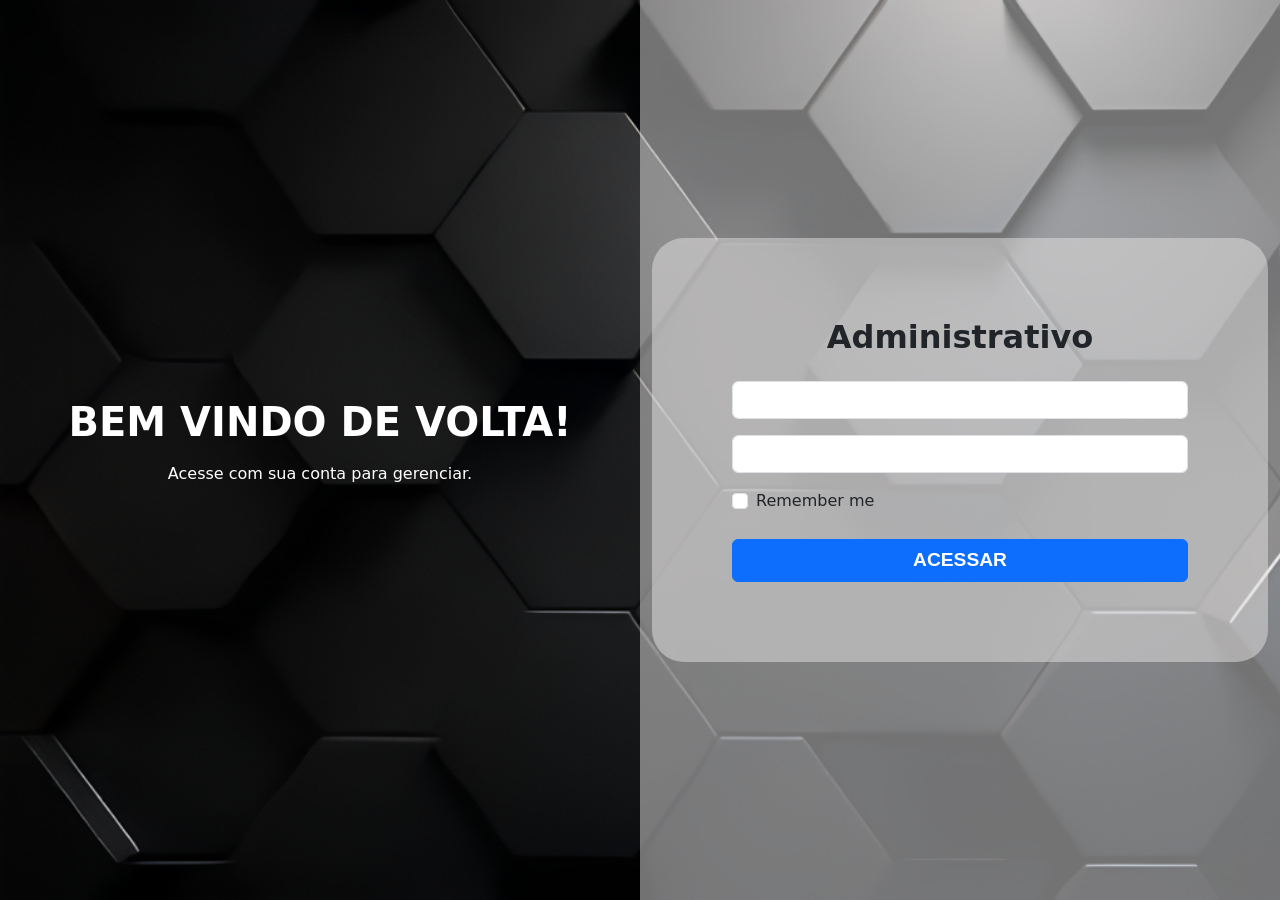
==== api/index.html @ aa1e7ab9 "Criando e atualizando sistema de push notification *Criada tela de login do painel administrativo. *" ====
<!DOCTYPE html>
<html lang="pt-br">
<head>
  <meta charset="UTF-8">
  <title>Login</title>
  <meta name="viewport" content="width=device-width, initial-scale=1">

  <!-- Bootstrap 5 -->
  <link href="https://cdn.jsdelivr.net/npm/bootstrap@5.3.2/dist/css/bootstrap.min.css" rel="stylesheet">

  <!-- CSS personalizado -->
  <link rel="stylesheet" href="css/style.css">
  <script type="module" src="main.js"></script>
</head>
<body>
<div id="app">


<div class="container-fluid vh-100 corpo-bg">
  <div class="row h-100">

    <!-- LADO ESQUERDO -->
    <div class="col-lg-6 d-none d-lg-flex align-items-center justify-content-center left-panel">
      <div class="text-white text-center px-5">
        <h1 class="fw-bold">BEM VINDO DE VOLTA!</h1>
        <p class="mt-3">
          Acesse com sua conta para gerenciar.
        </p>
      </div>
    </div>

    <!-- LADO DIREITO -->
    <div class="col-lg-6 d-flex align-items-center justify-content-center login-area">
      <div class="login-box w-100">

        <h2 class="mb-4 text-center fw-bold">Administrativo</h2>

        <form id="loginForm">
          <div class="mb-3">
            <input type="text" class="form-control" placeholder="" required>
          </div>

          <div class="mb-3">
            <input type="password" class="form-control" placeholder="" required>
          </div>

          <div class="d-flex justify-content-between align-items-center mb-4">
            <div class="form-check">
              <input class="form-check-input" type="checkbox" id="remember">
              <label class="form-check-label" for="remember">
                Remember me
              </label>
            </div>
            
          </div>

          <button type="submit" class="btn btn-primary w-100 btn-login">
            Acessar
          </button>
        </form>

      </div>
    </div>

  </div>
</div>
</div>

</body>
</html>
---- api/css/style.css ----
:root {
    --bg-login-first: rgba(230, 227, 227, 0.5);
    --bg-login-mobi: rgba(230, 227, 227, 0.1);
}
body {
    background: url("../images/background.png") no-repeat;
    background-size: cover;
}
.login-box {
    background-color: var(--bg-login-first);
    padding: 5em;
    border-radius: 2em;
}
.login-area {
    background-color: var(--bg-login-first);
}
.btn-login {
    font-family: Arial, Helvetica, sans-serif;
    font-weight: bolder;
    font-size: 1.2em;
    text-transform: uppercase;
}
@media screen and  (max-width: 600px) {
.login-area {
    background-color: var(--bg-login-mobi);
}
.login-box {
    background-color: var(--bg-login-first);
    padding: 1.5em;
    border-radius: 2em;
}
}
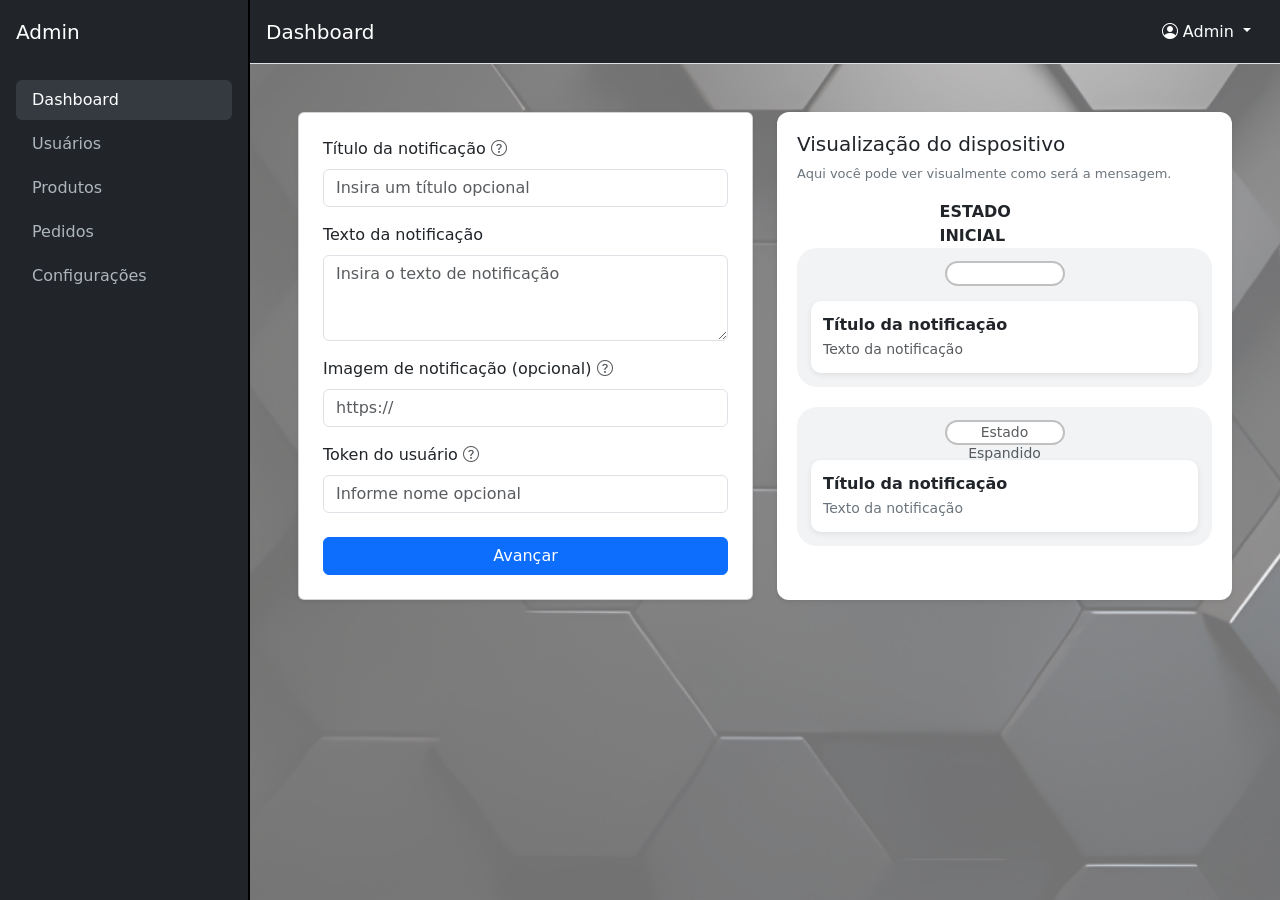
==== commit 487dd1d8: "Criando template e acesso do pushnotificarion *Iniciado template básico de push já funcional *Adicio" ====
--- a/api/index.html
+++ b/api/index.html
@@ -1,70 +1,28 @@
 <!DOCTYPE html>
 <html lang="pt-br">
+
 <head>
-  <meta charset="UTF-8">
-  <title>Login</title>
-  <meta name="viewport" content="width=device-width, initial-scale=1">
+    <meta charset="UTF-8">
+    <title>Login</title>
+    <meta name="viewport" content="width=device-width, initial-scale=1">
 
-  <!-- Bootstrap 5 -->
-  <link href="https://cdn.jsdelivr.net/npm/bootstrap@5.3.2/dist/css/bootstrap.min.css" rel="stylesheet">
+    <!-- Bootstrap 5 -->
+    <link href="https://cdn.jsdelivr.net/npm/bootstrap@5.3.2/dist/css/bootstrap.min.css" rel="stylesheet">
+    <link href="https://cdn.jsdelivr.net/npm/bootstrap-icons/font/bootstrap-icons.css" rel="stylesheet">
+    <!-- CSS personalizado -->
+    <link rel="stylesheet" href="css/style.css">
+    <script src="jquery.mim.js"></script>
+    <script type="module" src="main.js"></script>
+</head>
 
-  <!-- CSS personalizado -->
-  <link rel="stylesheet" href="css/style.css">
-  <script type="module" src="main.js"></script>
-</head>
 <body>
-<div id="app">
+    <div id="app">
 
 
-<div class="container-fluid vh-100 corpo-bg">
-  <div class="row h-100">
 
-    <!-- LADO ESQUERDO -->
-    <div class="col-lg-6 d-none d-lg-flex align-items-center justify-content-center left-panel">
-      <div class="text-white text-center px-5">
-        <h1 class="fw-bold">BEM VINDO DE VOLTA!</h1>
-        <p class="mt-3">
-          Acesse com sua conta para gerenciar.
-        </p>
-      </div>
     </div>
 
-    <!-- LADO DIREITO -->
-    <div class="col-lg-6 d-flex align-items-center justify-content-center login-area">
-      <div class="login-box w-100">
+<script src="https://cdn.jsdelivr.net/npm/bootstrap@5.3.0/dist/js/bootstrap.bundle.min.js"></script>
+</body>
 
-        <h2 class="mb-4 text-center fw-bold">Administrativo</h2>
-
-        <form id="loginForm">
-          <div class="mb-3">
-            <input type="text" class="form-control" placeholder="" required>
-          </div>
-
-          <div class="mb-3">
-            <input type="password" class="form-control" placeholder="" required>
-          </div>
-
-          <div class="d-flex justify-content-between align-items-center mb-4">
-            <div class="form-check">
-              <input class="form-check-input" type="checkbox" id="remember">
-              <label class="form-check-label" for="remember">
-                Remember me
-              </label>
-            </div>
-            
-          </div>
-
-          <button type="submit" class="btn btn-primary w-100 btn-login">
-            Acessar
-          </button>
-        </form>
-
-      </div>
-    </div>
-
-  </div>
-</div>
-</div>
-
-</body>
-</html>
+</html>
--- a/api/css/style.css
+++ b/api/css/style.css
@@ -1,32 +1,221 @@
 :root {
     --bg-login-first: rgba(230, 227, 227, 0.5);
     --bg-login-mobi: rgba(230, 227, 227, 0.1);
-}
+    --bg-bars: #212529;
+    --text-white: #fff;
+}
+
 body {
     background: url("../images/background.png") no-repeat;
     background-size: cover;
-}
+    max-width: 100vw;
+}
+
+#app {
+    height: 100vh;
+    background: url("../images/background.png") no-repeat;
+    background-size: cover;
+}
+
 .login-box {
     background-color: var(--bg-login-first);
     padding: 5em;
     border-radius: 2em;
 }
+
 .login-area {
     background-color: var(--bg-login-first);
 }
+
 .btn-login {
     font-family: Arial, Helvetica, sans-serif;
     font-weight: bolder;
     font-size: 1.2em;
     text-transform: uppercase;
 }
-@media screen and  (max-width: 600px) {
-.login-area {
-    background-color: var(--bg-login-mobi);
-}
-.login-box {
+
+@media screen and (max-width: 600px) {
+    body {
+        position: fixed;
+    }
+
+    .login-area {
+        background-color: var(--bg-login-mobi);
+    }
+
+    .login-box {
+        background-color: var(--bg-login-first);
+        padding: 1.5em;
+        border-radius: 2em;
+    }
+
+    main {
+        height: 100vh;
+        overflow-y: scroll;
+    }
+    .g-4 {
+        margin: 5vh;
+    }
+}
+
+/* GRID PRINCIPAL */
+.admin-grid {
+    display: grid;
+    grid-template-columns: 250px 1fr;
+    grid-template-rows: 64px 1fr;
+    grid-template-areas:
+        "sidebar topbar"
+        "sidebar content";
+    min-height: 100vh;
+}
+
+.sidebar {
+    grid-area: sidebar;
+    background: var(--bg-bars);
+    color: var(--text-white);
+    border-right: 2px solid black;
+}
+
+.topbar {
+    grid-area: topbar;
+    background: var(--bg-bars);
+    border-bottom: 1px solid #dee2e6;
+
+    padding: 0 1rem;
+}
+
+.content {
+    grid-area: content;
+    padding: 1.5rem;
     background-color: var(--bg-login-first);
-    padding: 1.5em;
-    border-radius: 2em;
-}
+}
+
+.sidebar .nav-link {
+    color: #adb5bd;
+}
+
+.sidebar .nav-link.active,
+.sidebar .nav-link:hover {
+    background-color: #343a40;
+    color: var(--text-white);
+}
+
+.topbar {
+    height: 64px;
+}
+
+.topbar h5 {
+    color: white;
+}
+
+/* MOBILE */
+@media (max-width: 991px) {
+
+    .admin-grid {
+        grid-template-columns: 1fr;
+        grid-template-rows: 64px 1fr;
+        grid-template-areas:
+            "topbar"
+            "content";
+    }
+
+    .dropdown-menu {
+        background-color: var(--bg-bars);
+        width: 100vw;
+        text-align: right;
+    }
+
+    .sidebar {
+        display: none;
+    }
+}
+
+.dropdown-menu {
+    background-color: var(--bg-bars);
+    transform-origin: top;
+    transform: scaleY(0.9);
+    opacity: 0;
+    min-width: 7rem;
+    transition: all 0.15s ease-out;
+    display: block;
+    /* necessário para animar */
+    pointer-events: none;
+}
+
+.dropdown-menu.show {
+    transform: scaleY(1);
+    opacity: 1;
+    pointer-events: auto;
+}
+
+.dropdown-item {
+    color: var(--text-white);
+}
+
+/* push area */
+.card-preview {
+    background: #fff;
+    border-radius: 12px;
+    padding: 20px;
+    height: 100%;
+}
+
+.device {
+    background: #f1f3f5;
+    border-radius: 20px;
+    padding: 14px;
+    padding-top: 5px;
+    margin-bottom: 20px;
+}
+
+.notification {
+    background: #fff;
+    border-radius: 10px;
+    padding: 12px;
+    display: flex;
+    align-items: center;
+    gap: 12px;
+    box-shadow: 0 2px 6px rgba(0, 0, 0, .08);
+}
+
+.notification img {
+    width: 32px;
+    height: 32px;
+}
+
+.notification small {
+    color: #6c757d;
+}
+
+.form-hint {
+    font-size: 13px;
+    color: #6c757d;
+}
+#previewImage {
+    width: 80px;
+    height: auto;
+}
+.device-android {
+    position: absolute;
+    background: url("../images/wire-android.png") no-repeat;
+    background-size: cover;
+    width: 500px;
+    height: 160px;
+}
+.device .small {
+    margin-bottom: 5px;
+    background-color: var(--text-white);
+    width: 120px;
+    height: 25px;
+    margin: 0 auto;
+    border-radius: 20px;
+    margin-bottom: 15px;
+    border: 2px solid silver;
+}
+.visualisacao {
+    display: flex;
+    font-weight: bold;
+    width: 130px;
+    margin: 0 auto;
+    text-transform: uppercase;
 }
